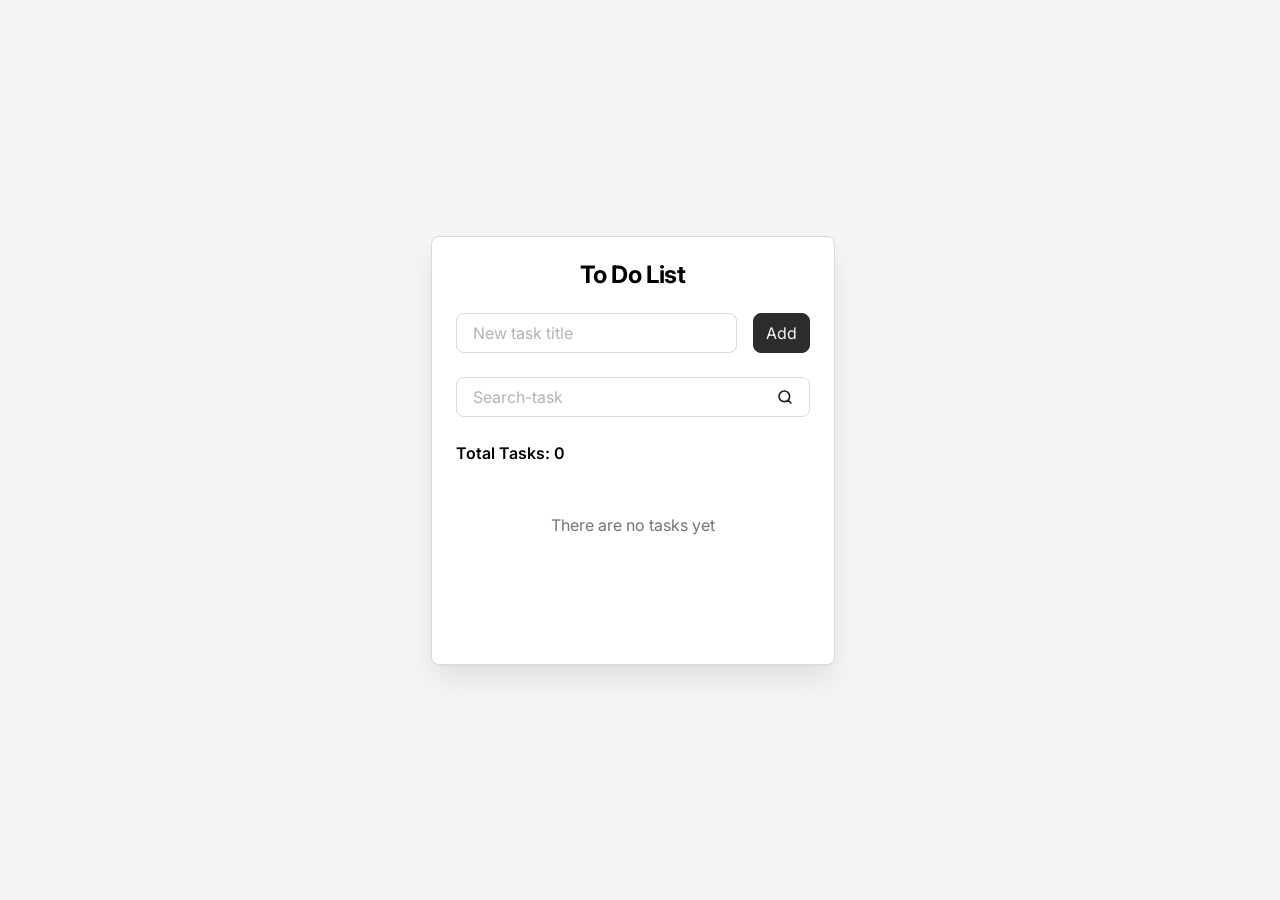
==== src/index.html @ 28938d3f "Сделан ToDoList" ====
<!doctype html>
<html lang="en">
<head>
    <meta charset="UTF-8">
    <meta name="viewport" content="width=device-width">
    <title>To Do List</title>
    <link rel="stylesheet" href="./styles/index.css">
    <script src="script.js" type="module"></script>
</head>
<body>
    <div class="todo" data-js-todo>
        <h1 class="todo__title">To Do List</h1>
        <form class="todo__form" data-js-todo-new-task-form>
            <div class="todo__field field">
                <label
                    class="field__label"
                    for="new-task"
                >
                    New task title
                </label>
                <input
                    class="field__input"
                    type="text"
                    id="new-task"
                    placeholder=" "
                    autocomplete="off"
                    data-js-todo-new-task-input
                >
            <!--Пробел в placeholder - задумка для стилизации-->
            </div>
            <button class="button" type="submit">Add</button>
        </form>
        <form class="todo-form" data-js-todo-search-task-form>
            <div class="todo__field field">
                <label
                        class="field__label"
                        for="search-task"
                >
                    Search-task
                </label>
                <input
                        class="field__input"
                        type="search"
                        id="search-task"
                        placeholder=" "
                        autocomplete="off"
                        data-js-todo-search-task-input
                >
                <!--Пробел в placeholder - задумка для стилизации-->
            </div>
        </form>
        <div class="todo__info">
            <div class="todo__total-tasks">
                Total Tasks: <span data-js-todo-total-tasks>0</span>
            </div>
            <button
               class="todo__delete-all-button"
               type="button"
               data-js-todo-delete-all-button
            >
                Delete All
            </button>
        </div>
        <ul class="todo__list" data-js-todo-list></ul>
        <div class="todo__empty-message" data-js-todo-empty-message></div>
    </div>
</body>
</html>
---- src/styles/index.css ----
@import 'normalize.css';
@import 'fonts.css';
@import 'variables.css';
@import 'globals.css';

@import "components/button.css";
@import "components/field.css";
@import "components/todo.css";
@import "components/todo-item.css";
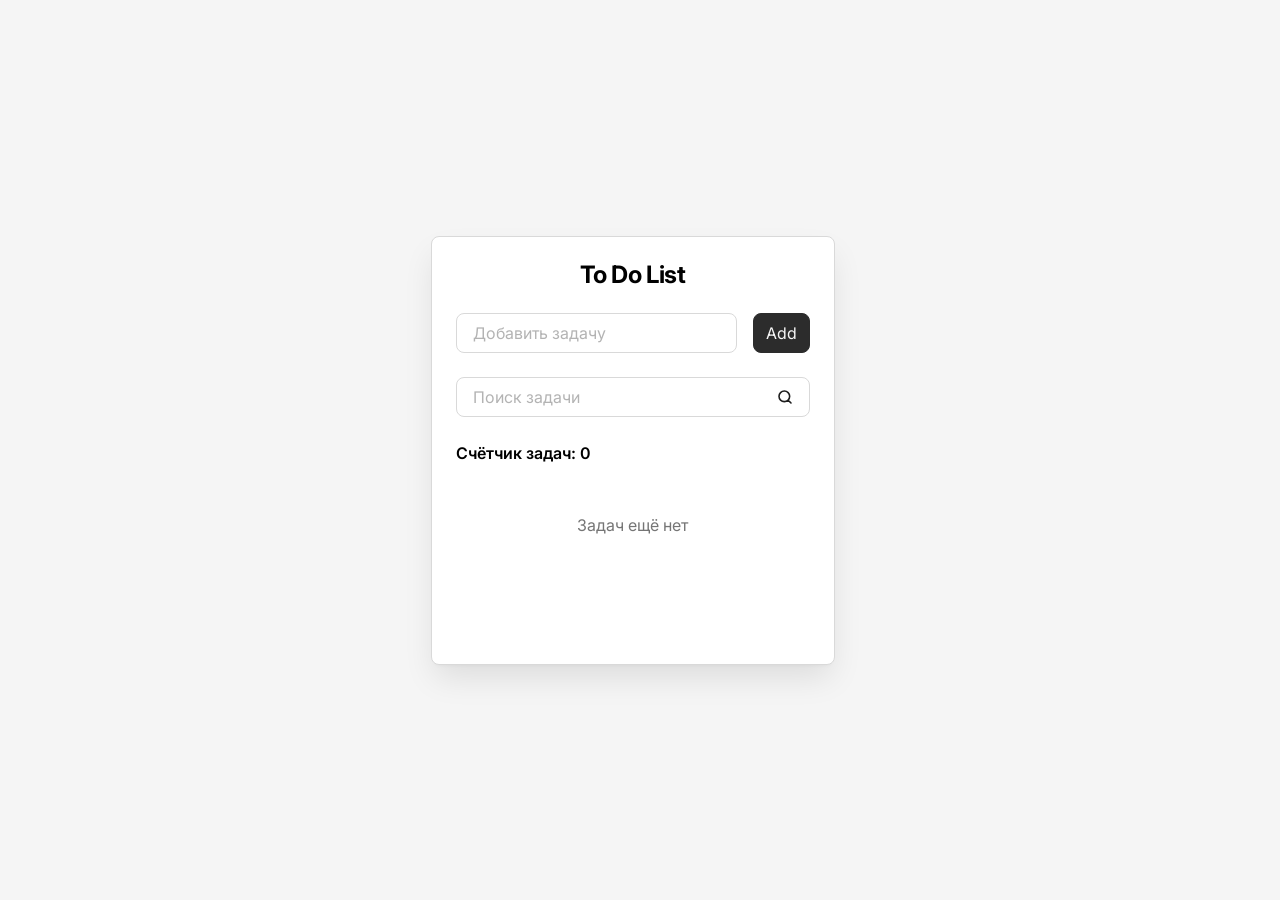
==== commit 5eaba6a3: "Переделан фон чекбокса и переведен текст на русский" ====
--- a/src/index.html
+++ b/src/index.html
@@ -16,7 +16,7 @@
                     class="field__label"
                     for="new-task"
                 >
-                    New task title
+                    Добавить задачу
                 </label>
                 <input
                     class="field__input"
@@ -36,7 +36,7 @@
                         class="field__label"
                         for="search-task"
                 >
-                    Search-task
+                    Поиск задачи
                 </label>
                 <input
                         class="field__input"
@@ -51,14 +51,14 @@
         </form>
         <div class="todo__info">
             <div class="todo__total-tasks">
-                Total Tasks: <span data-js-todo-total-tasks>0</span>
+                Счётчик задач: <span data-js-todo-total-tasks>0</span>
             </div>
             <button
                class="todo__delete-all-button"
                type="button"
                data-js-todo-delete-all-button
             >
-                Delete All
+                Удалить все
             </button>
         </div>
         <ul class="todo__list" data-js-todo-list></ul>
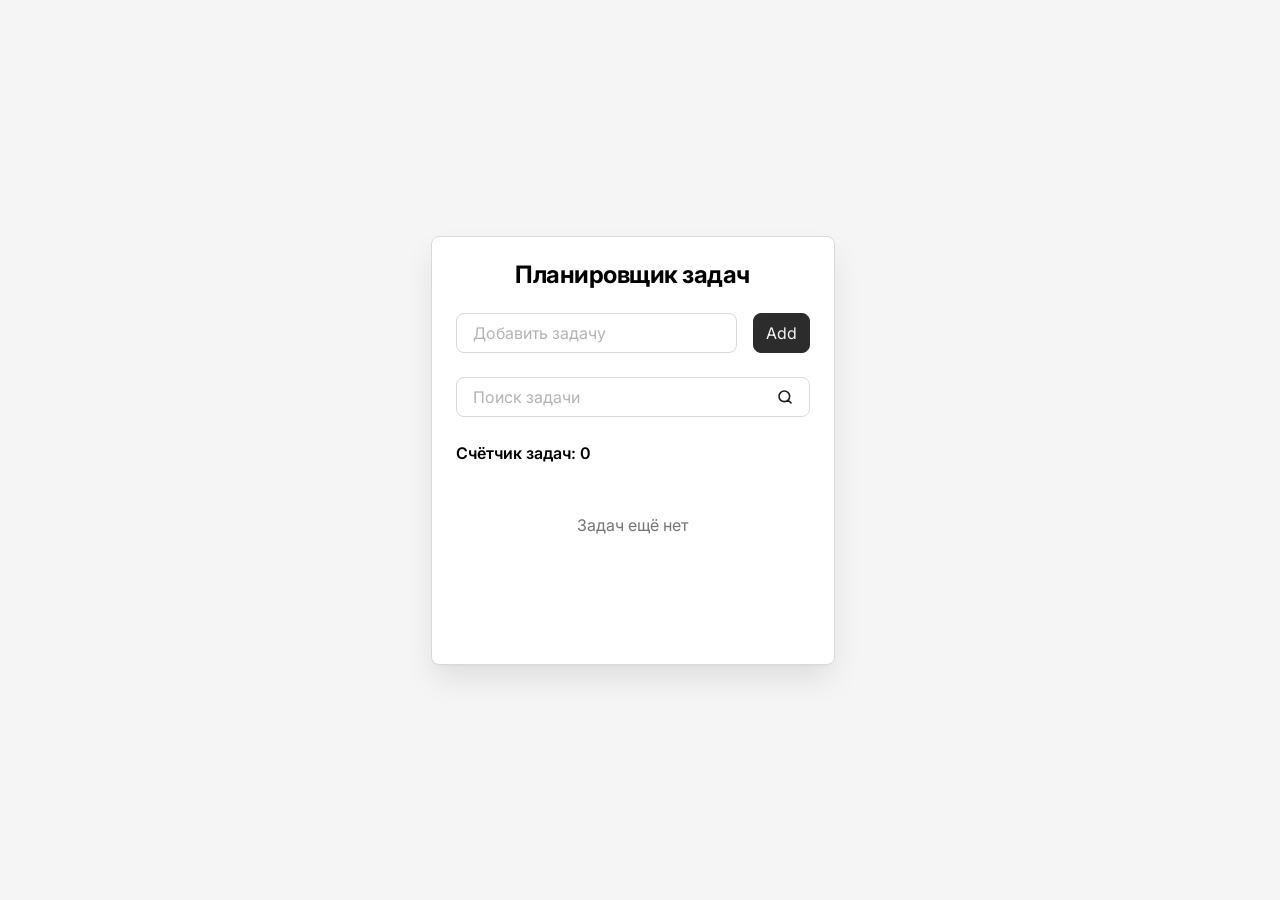
==== commit 2179f957: "Внесены текстовые правки" ====
--- a/src/index.html
+++ b/src/index.html
@@ -9,7 +9,7 @@
 </head>
 <body>
     <div class="todo" data-js-todo>
-        <h1 class="todo__title">To Do List</h1>
+        <h1 class="todo__title">Планировщик задач</h1>
         <form class="todo__form" data-js-todo-new-task-form>
             <div class="todo__field field">
                 <label
